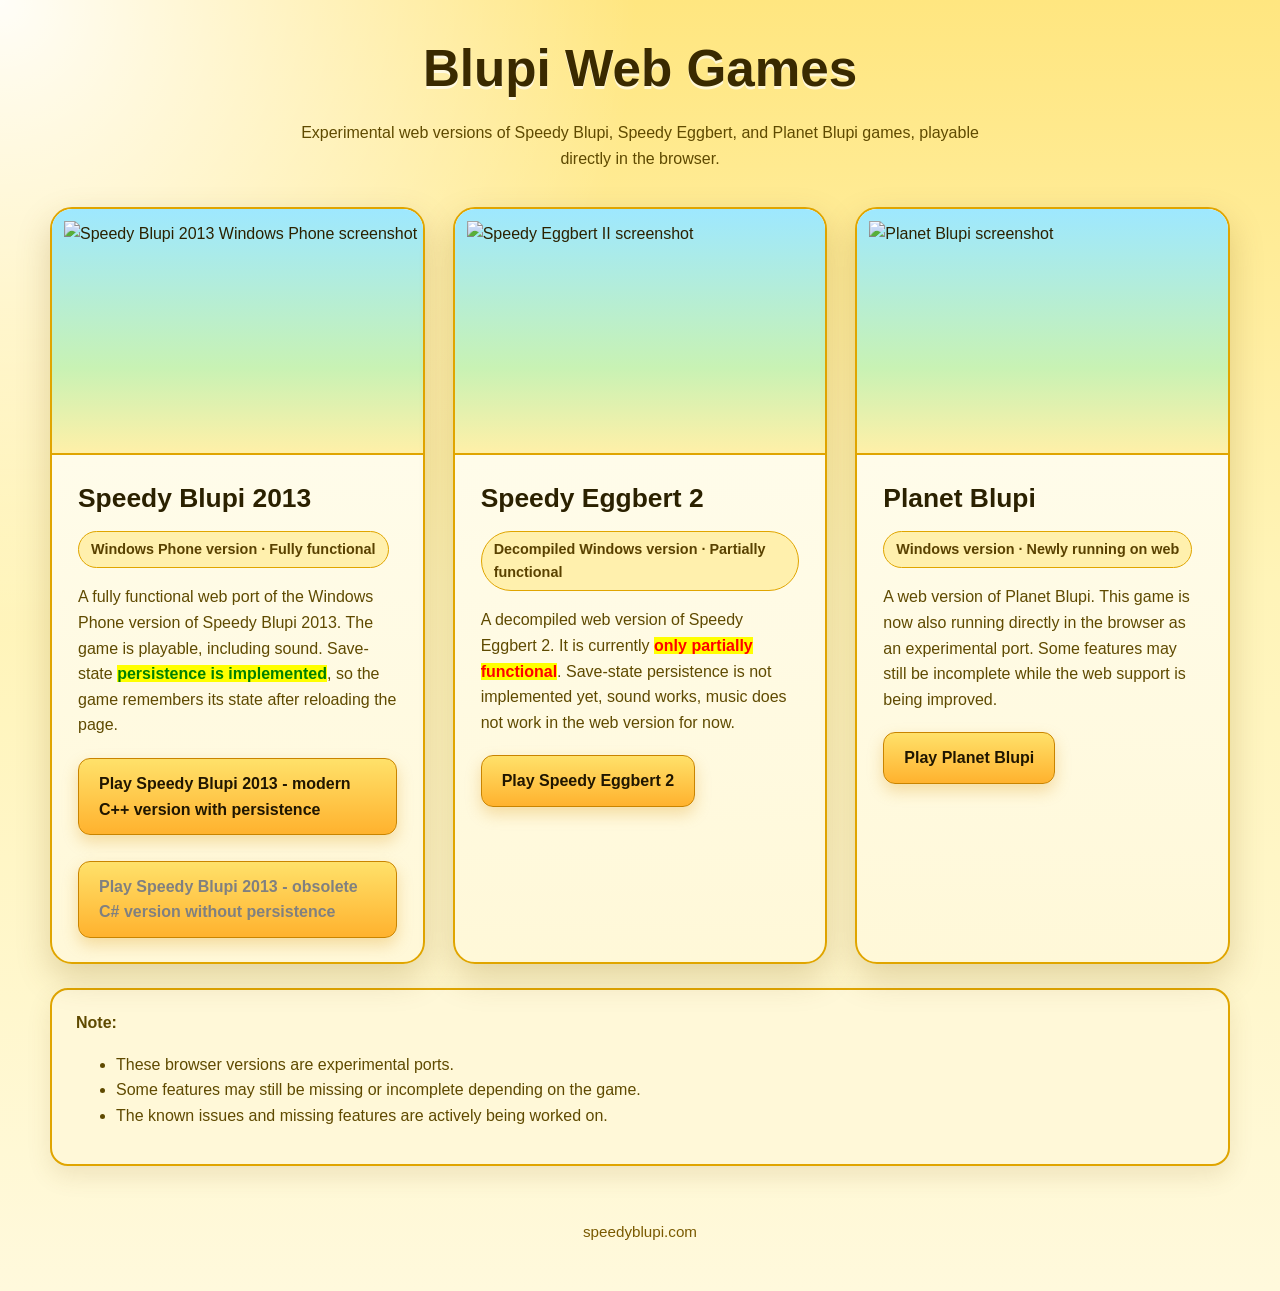
==== index.html @ b7df39c2 "Added Planet Blupi" ====
<!DOCTYPE html>
<html lang="en">
<head>
    <meta charset="UTF-8">
    <meta name="viewport" content="width=device-width, initial-scale=1.0">
    <title>Blupi Web Games</title>
<style>
:root {
    --bg: #fff4b8;
    --bg-deep: #f6c43b;
    --panel: #fff8d8;
    --panel-strong: #ffe27a;
    --yellow: #ffbf2f;
    --yellow-dark: #d89000;
    --text: #2b2100;
    --muted: #5f4a00;
    --border: #e0a500;
    --blue: #2f80ed;
}

body {
    margin: 0;
    font-family: Arial, Helvetica, sans-serif;
    background:
        radial-gradient(circle at top left, rgba(255, 255, 255, 0.95), transparent 35%),
        linear-gradient(180deg, #ffe680 0%, var(--bg) 45%, #fff9dc 100%);
    color: var(--text);
    line-height: 1.6;
}

header {
    text-align: center;
    padding: 28px 20px 18px;
}

header h1 {
    margin: 0;
    font-size: clamp(2rem, 5vw, 3.2rem);
    color: #3a2a00;
    text-shadow: 0 3px 0 rgba(255, 255, 255, 0.65);
}

header p {
    max-width: 720px;
    margin: 10px auto 0;
    color: var(--muted);
    font-size: 1rem;
}

main {
    max-width: 1180px;
    margin: 0 auto;
    padding: 10px 20px 20px;
}

.games {
    display: grid;
    grid-template-columns: repeat(auto-fit, minmax(340px, 1fr));
    gap: 28px;
    margin-top: 8px;
}

.game-card {
    overflow: hidden;
    background: linear-gradient(180deg, #fffef3, #fff8d8);
    border: 2px solid var(--border);
    border-radius: 22px;
    box-shadow: 0 14px 34px rgba(120, 80, 0, 0.22);
}

.game-card img {
    width: 100%;
    height: 220px;
    object-fit: contain;
    display: block;
    background:
        linear-gradient(180deg, #9ee8ff 0%, #c8f2b4 65%, #fff0a8 100%);
    border-bottom: 2px solid var(--border);
    padding: 12px;
}

.game-content {
    padding: 22px 26px 24px;
}

.game-content h2 {
    margin: 0 0 12px;
    font-size: 1.65rem;
    color: #2b2100;
}

.status {
    display: inline-block;
    margin-bottom: 16px;
    padding: 6px 12px;
    border-radius: 999px;
    background: #fff0ad;
    color: #5a4200;
    border: 1px solid #e0a500;
    font-size: 0.9rem;
    font-weight: bold;
}

.game-content p {
    margin: 0 0 20px;
    color: var(--muted);
}

.button {
    display: inline-block;
    padding: 12px 20px;
    border-radius: 12px;
    background: linear-gradient(180deg, #ffe16a, #ffb22e);
    color: #201600;
    text-decoration: none;
    font-weight: bold;
    border: 1px solid #c98400;
    box-shadow: 0 7px 16px rgba(216, 144, 0, 0.28);
}

.button:hover {
    transform: translateY(-1px);
    filter: brightness(1.04);
}

.notes {
    margin-top: 24px;
    padding: 20px 24px;
    background: #fff8d8;
    border: 2px solid var(--border);
    border-radius: 18px;
    color: var(--muted);
    box-shadow: 0 10px 24px rgba(120, 80, 0, 0.12);
}

footer {
    text-align: center;
    padding: 34px 20px 46px;
    color: #7a5a00;
    font-size: 0.95rem;
}
</style>
</head>
<body>
<header>
    <h1>Blupi Web Games</h1>
    <p>
        Experimental web versions of Speedy Blupi, Speedy Eggbert, and Planet Blupi games,
        playable directly in the browser.
    </p>
</header>

<main>
    <section class="games">
        <article class="game-card">
            <img
                src="https://drive.openeggbert.com/Blupi/Games/Speedy_Blupi_(Windows_Phone)/screenshots/blupi_windows_phone.png"
                alt="Speedy Blupi 2013 Windows Phone screenshot"
            >

            <div class="game-content">
                <h2>Speedy Blupi 2013</h2>
                <div class="status">Windows Phone version · Fully functional</div>

                <p>
                    A fully functional web port of the Windows Phone version of
                    Speedy Blupi 2013. The game is playable, including sound.
                    Save-state <span style="color:green; background:yellow;font-weight:bold">persistence is implemented</span>,
                    so the game remembers its state after reloading the page.
                </p>

                <a class="button" href="/SpeedyBlupi2013/" target="_blank">Play Speedy Blupi 2013 - modern C++ version with persistence</a>
                <br><br>
                <a class="button" style="color:grey;" href="/SpeedyBlupi2013CSharp/" target="_blank">Play Speedy Blupi 2013 - obsolete C# version without persistence</a>
            </div>
        </article>

        <article class="game-card">
            <img
                src="https://drive.openeggbert.com/Home/Speedy_blupi_screenshot.png"
                alt="Speedy Eggbert II screenshot"
            >

            <div class="game-content">
                <h2>Speedy Eggbert 2</h2>
                <div class="status">Decompiled Windows version · Partially functional</div>

                <p>
                    A decompiled web version of Speedy Eggbert 2. It is currently
                    <span style="color:red; background:yellow;font-weight:bold">only partially functional</span>.
                    Save-state persistence is not implemented yet, sound works, music does not work in the web version
                    for now.
                </p>

                <a class="button" href="/SpeedyEggbert2/" target="_blank">Play Speedy Eggbert 2</a>
            </div>
        </article>

        <article class="game-card">
            <img
                src="https://drive.openeggbert.com/Blupi/Games/503c7b5e-57c0-4734-8c1c-aefec6a86346.jpg"
                alt="Planet Blupi screenshot"
            >

            <div class="game-content">
                <h2>Planet Blupi</h2>
                <div class="status">Windows version · Newly running on web</div>

                <p>
                    A web version of Planet Blupi. This game is now also running directly
                    in the browser as an experimental port. Some features may still be
                    incomplete while the web support is being improved.
                </p>

                <a class="button" href="/PlanetBlupi/" target="_blank">Play Planet Blupi</a>
            </div>
        </article>
    </section>

    <section class="notes">
        <strong>Note:</strong>
        <ul>
            <li>These browser versions are experimental ports.</li>
            <li>Some features may still be missing or incomplete depending on the game.</li>
            <li>The known issues and missing features are actively being worked on.</li>
        </ul>
    </section>
</main>

<footer>
    speedyblupi.com
</footer>
</body>
</html>
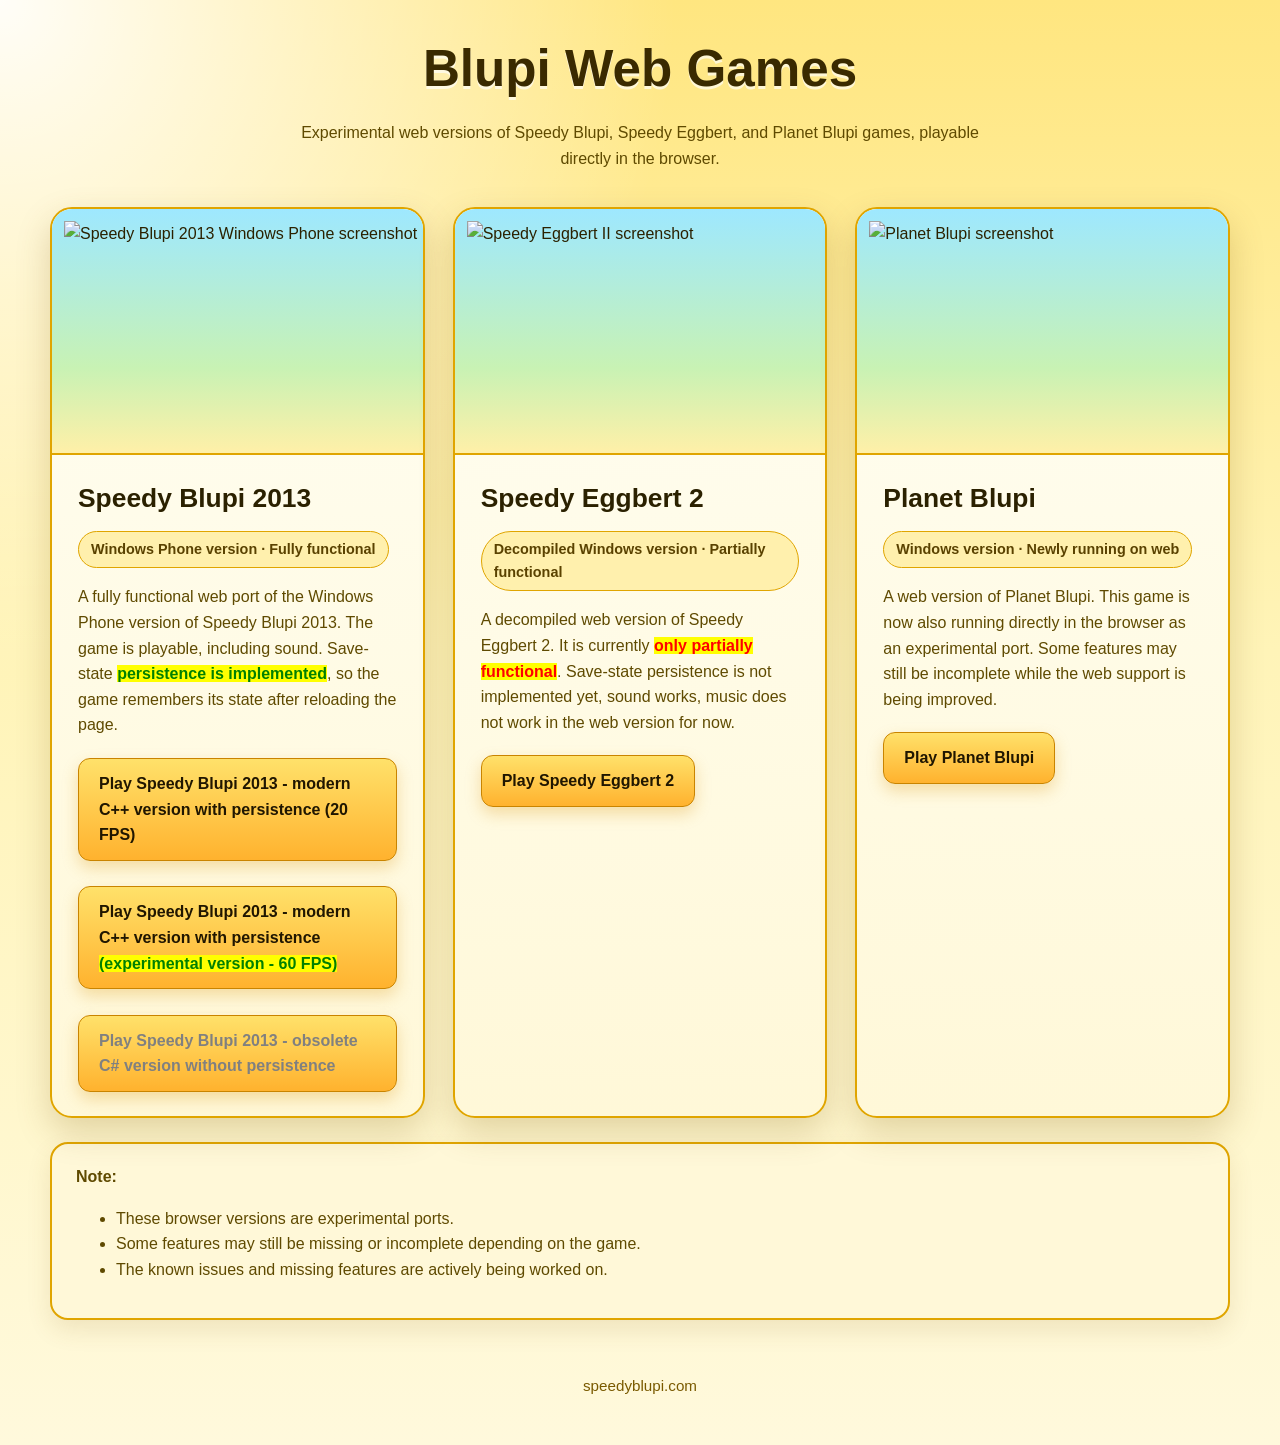
==== commit ad0333dd: "Added experimental 60 FPS version" ====
--- a/index.html
+++ b/index.html
@@ -169,7 +169,10 @@
                     so the game remembers its state after reloading the page.
                 </p>
 
-                <a class="button" href="/SpeedyBlupi2013/" target="_blank">Play Speedy Blupi 2013 - modern C++ version with persistence</a>
+                <a class="button" href="/SpeedyBlupi2013/" target="_blank">Play Speedy Blupi 2013 - modern C++ version with persistence (20 FPS)</a>
+                <br><br>
+                <a class="button" href="/SpeedyBlupi201360FPS/" target="_blank">Play Speedy Blupi 2013 - modern C++ version with persistence <span style="color:green; background:yellow;font-weight:bold">(experimental version - 60 FPS)</span></a>
+                
                 <br><br>
                 <a class="button" style="color:grey;" href="/SpeedyBlupi2013CSharp/" target="_blank">Play Speedy Blupi 2013 - obsolete C# version without persistence</a>
             </div>
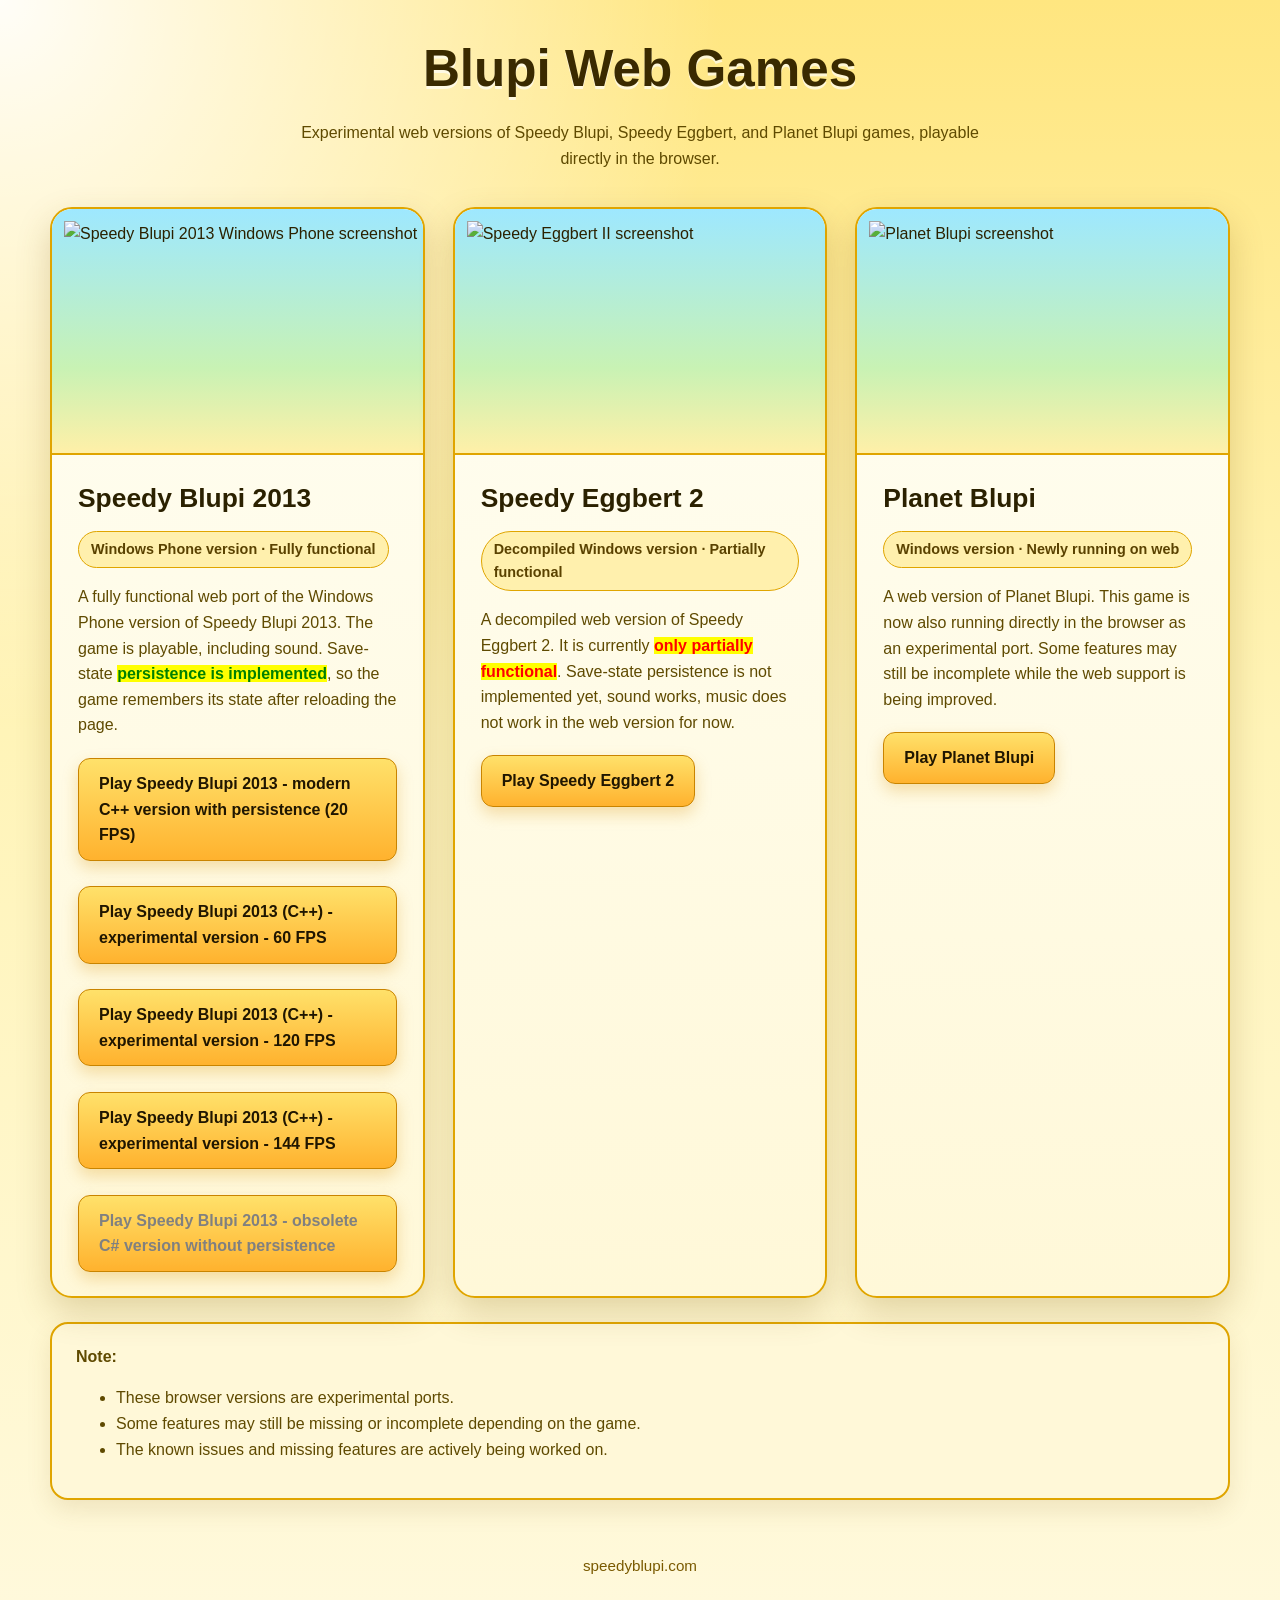
==== commit 994a9dda: "Experimental version of Speedy Blupi 2013 were added - 60 FPS, 120 FPS and 144 FPS" ====
--- a/index.html
+++ b/index.html
@@ -170,8 +170,15 @@
                 </p>
 
                 <a class="button" href="/SpeedyBlupi2013/" target="_blank">Play Speedy Blupi 2013 - modern C++ version with persistence (20 FPS)</a>
-                <br><br>
-                <a class="button" href="/SpeedyBlupi201360FPS/" target="_blank">Play Speedy Blupi 2013 - modern C++ version with persistence <span style="color:green; background:yellow;font-weight:bold">(experimental version - 60 FPS)</span></a>
+                
+                <br><br>
+                <a class="button" href="/SpeedyBlupi201360FPS/" target="_blank">Play Speedy Blupi 2013 (C++) - experimental version - 60 FPS</span></a>
+                
+                <br><br>
+                <a class="button" href="/SpeedyBlupi2013120FPS/" target="_blank">Play Speedy Blupi 2013 (C++) - experimental version - 120 FPS</span></a>
+                
+                <br><br>
+                <a class="button" href="/SpeedyBlupi2013144FPS/" target="_blank">Play Speedy Blupi 2013 (C++) - experimental version - 144 FPS</span></a>
                 
                 <br><br>
                 <a class="button" style="color:grey;" href="/SpeedyBlupi2013CSharp/" target="_blank">Play Speedy Blupi 2013 - obsolete C# version without persistence</a>
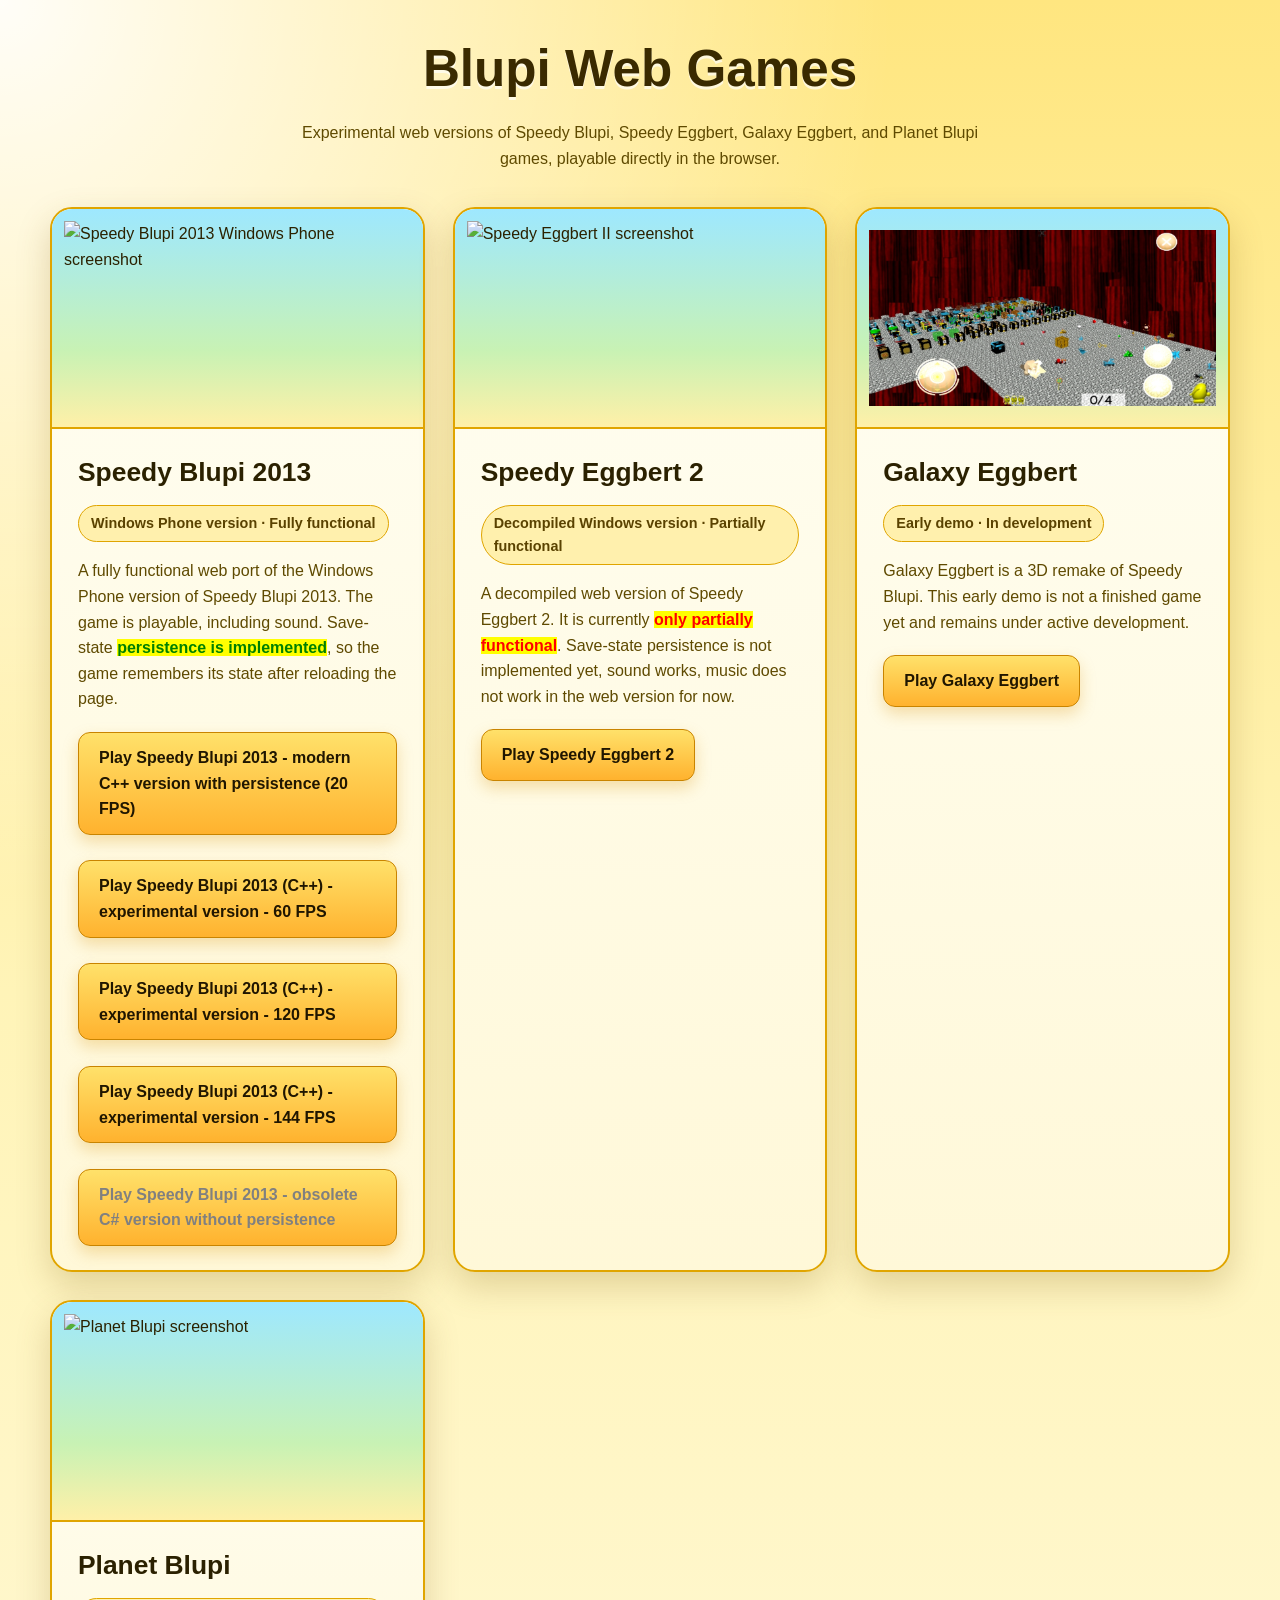
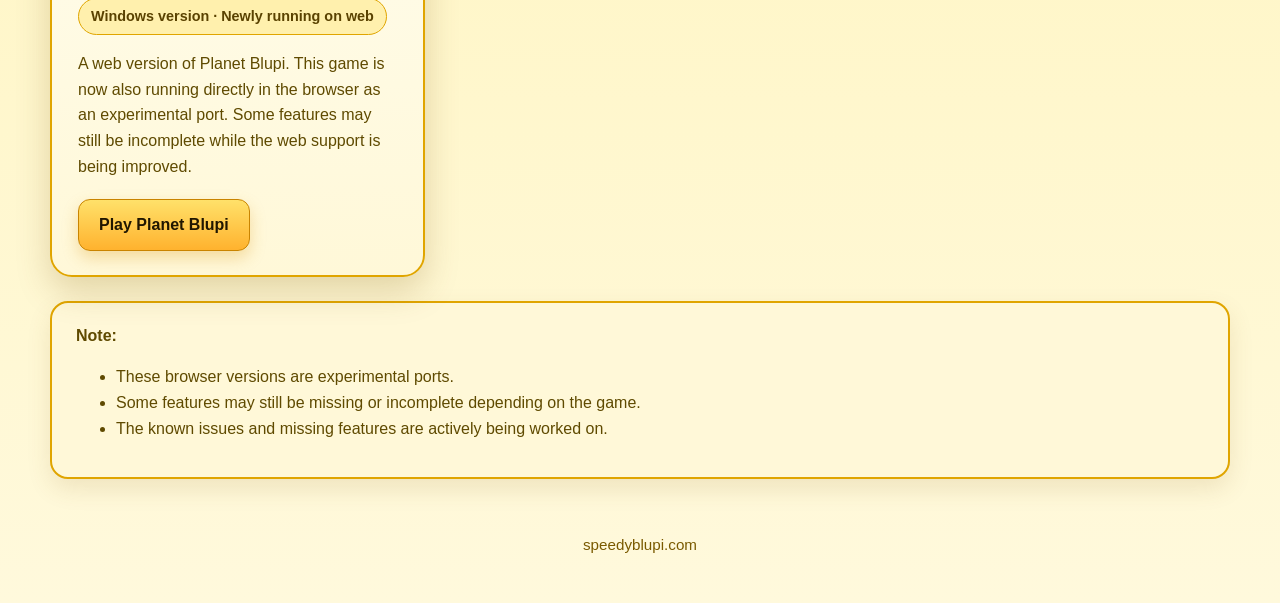
==== commit f9c55554: "Galaxy Eggbert was added" ====
--- a/index.html
+++ b/index.html
@@ -69,6 +69,7 @@
 }
 
 .game-card img {
+    box-sizing: border-box;
     width: 100%;
     height: 220px;
     object-fit: contain;
@@ -145,8 +146,8 @@
 <header>
     <h1>Blupi Web Games</h1>
     <p>
-        Experimental web versions of Speedy Blupi, Speedy Eggbert, and Planet Blupi games,
-        playable directly in the browser.
+        Experimental web versions of Speedy Blupi, Speedy Eggbert, Galaxy Eggbert,
+        and Planet Blupi games, playable directly in the browser.
     </p>
 </header>
 
@@ -203,6 +204,25 @@
                 </p>
 
                 <a class="button" href="/SpeedyEggbert2/" target="_blank">Play Speedy Eggbert 2</a>
+            </div>
+        </article>
+
+        <article class="game-card">
+            <img
+                src="galaxy_eggbert.jpg"
+                alt="Galaxy Eggbert screenshot"
+            >
+
+            <div class="game-content">
+                <h2>Galaxy Eggbert</h2>
+                <div class="status">Early demo · In development</div>
+
+                <p>
+                    Galaxy Eggbert is a 3D remake of Speedy Blupi. This early demo
+                    is not a finished game yet and remains under active development.
+                </p>
+
+                <a class="button" href="/GalaxyEggbert/" target="_blank">Play Galaxy Eggbert</a>
             </div>
         </article>
 
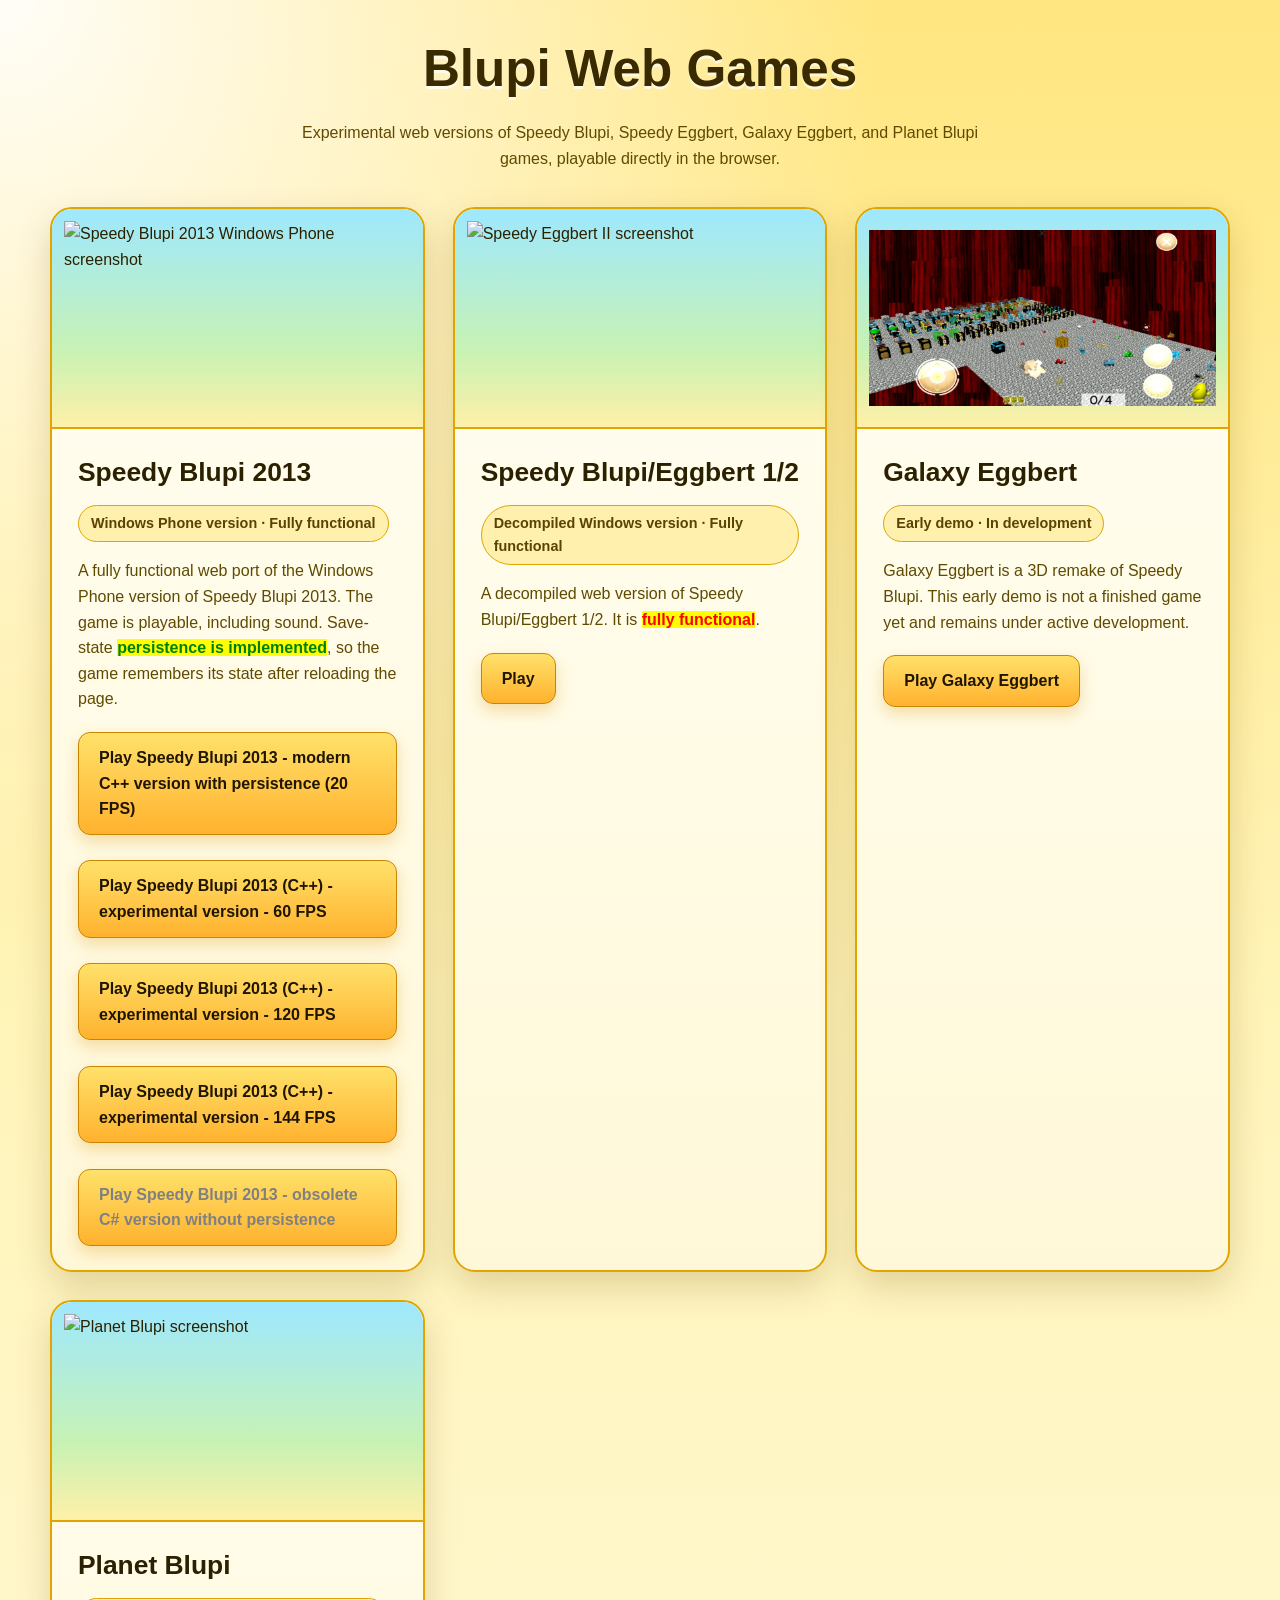
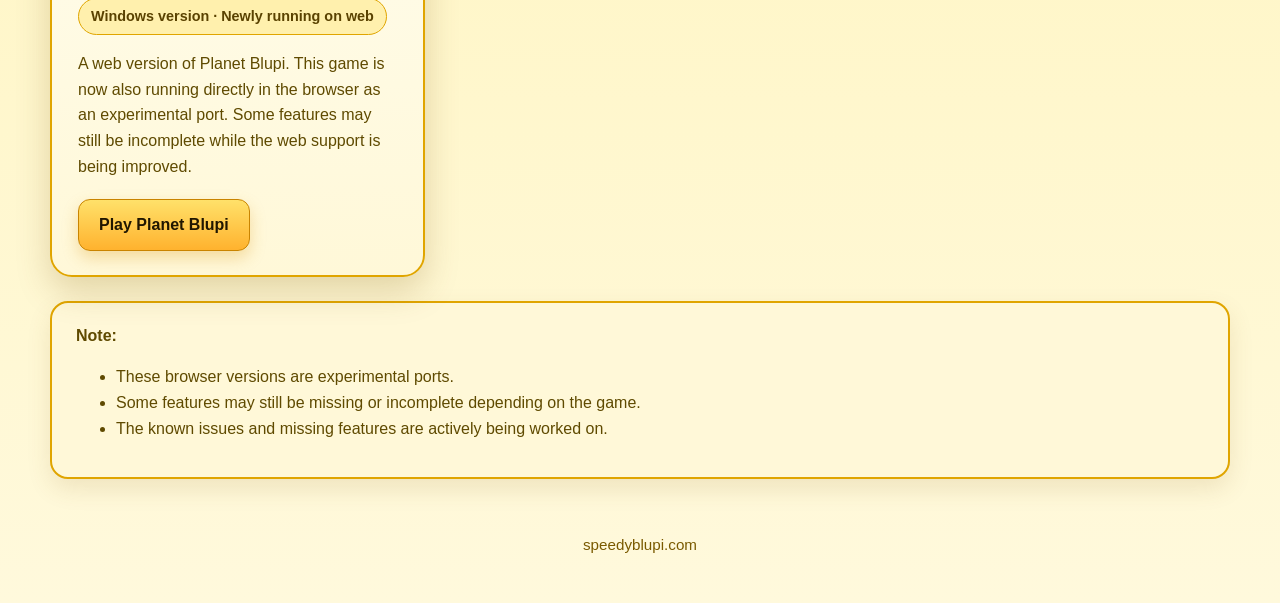
==== commit aa77ce69: "Add SpeedyBlupiEggbert12" ====
--- a/index.html
+++ b/index.html
@@ -193,17 +193,16 @@
             >
 
             <div class="game-content">
-                <h2>Speedy Eggbert 2</h2>
-                <div class="status">Decompiled Windows version · Partially functional</div>
-
-                <p>
-                    A decompiled web version of Speedy Eggbert 2. It is currently
-                    <span style="color:red; background:yellow;font-weight:bold">only partially functional</span>.
-                    Save-state persistence is not implemented yet, sound works, music does not work in the web version
-                    for now.
-                </p>
-
-                <a class="button" href="/SpeedyEggbert2/" target="_blank">Play Speedy Eggbert 2</a>
+                <h2>Speedy Blupi/Eggbert 1/2</h2>
+                
+                <div class="status">Decompiled Windows version · Fully functional</div>
+
+                <p>
+                    A decompiled web version of Speedy Blupi/Eggbert 1/2. It is 
+                    <span style="color:red; background:yellow;font-weight:bold">fully functional</span>.
+                </p>
+
+                <a class="button" href="/SpeedyBlupiEggbert12/" target="_blank">Play</a>
             </div>
         </article>
 
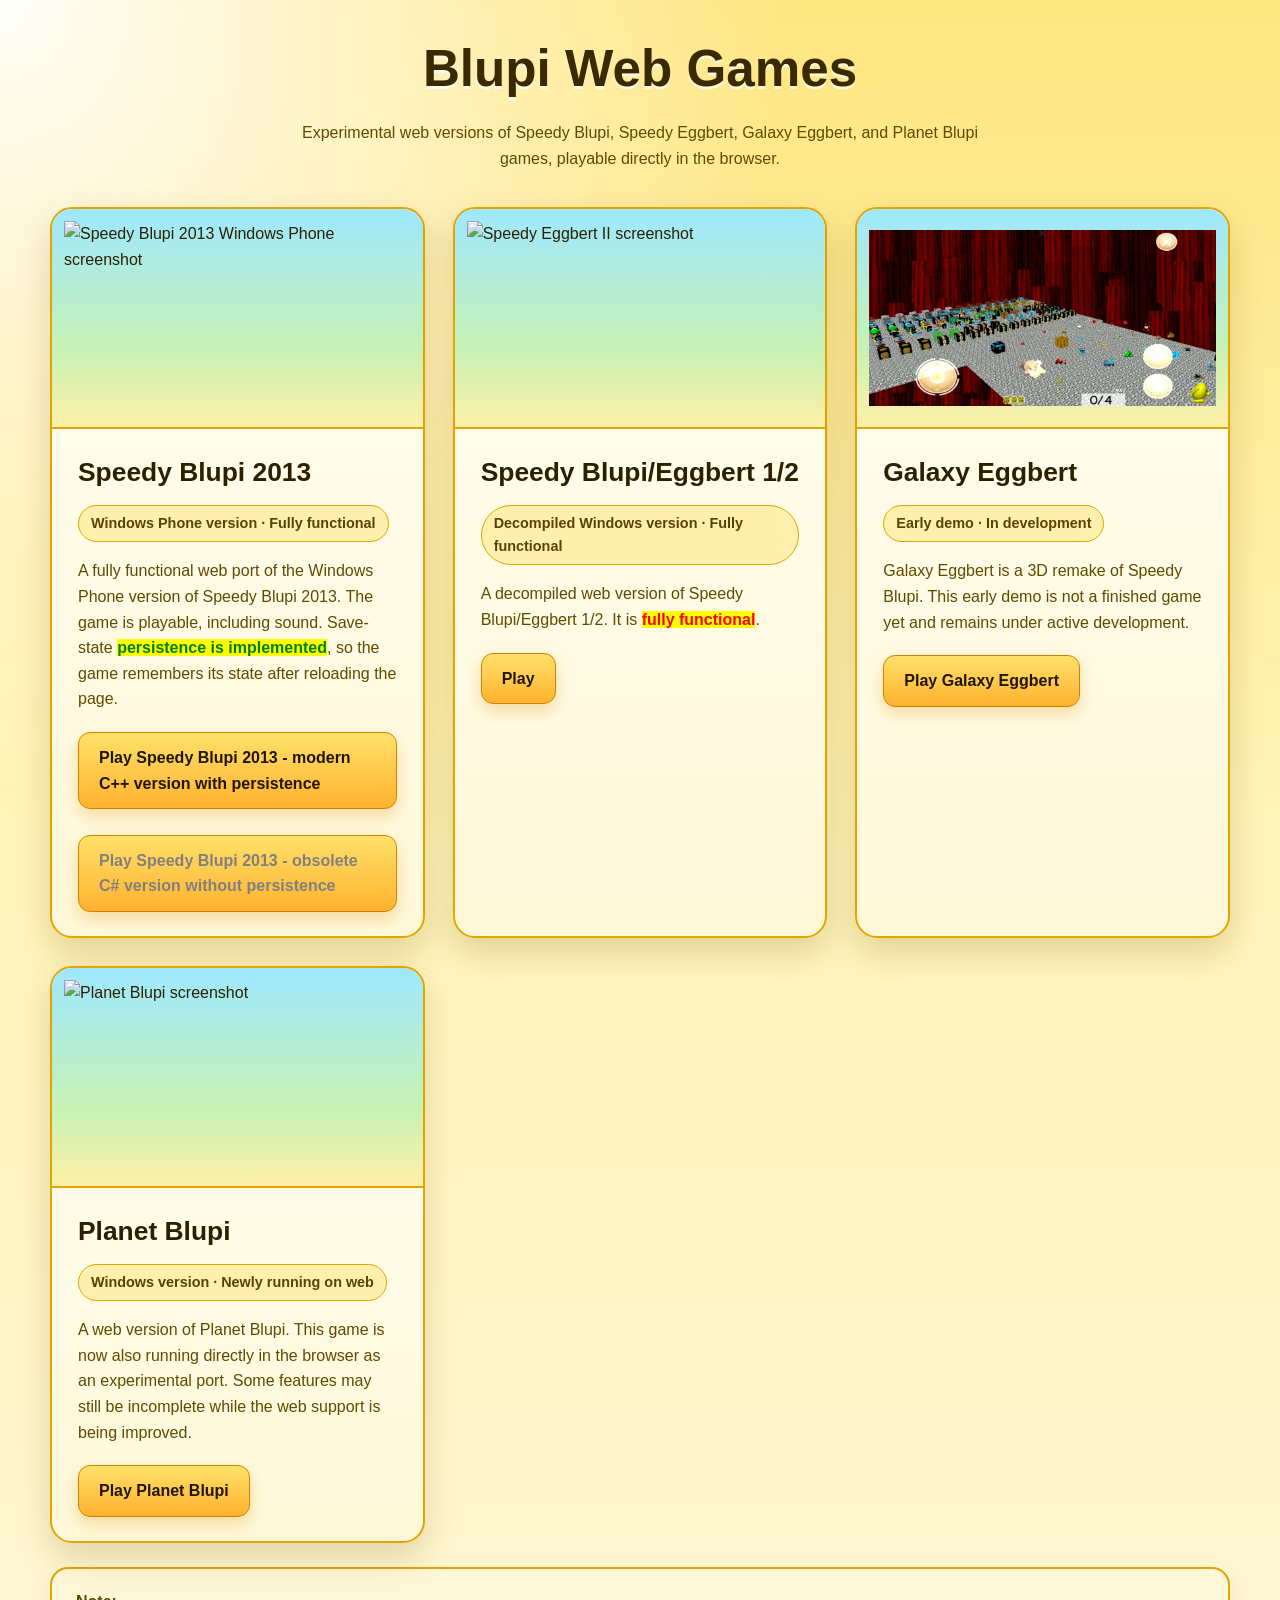
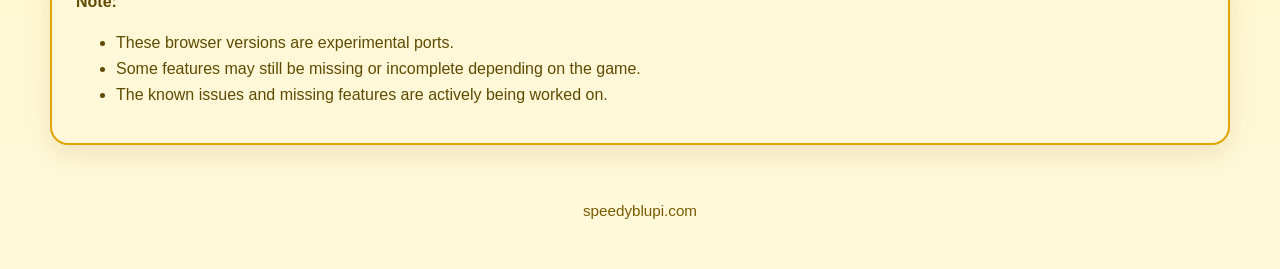
==== commit 8004e55c: "Obsolete files were removed" ====
--- a/index.html
+++ b/index.html
@@ -170,17 +170,8 @@
                     so the game remembers its state after reloading the page.
                 </p>
 
-                <a class="button" href="/SpeedyBlupi2013/" target="_blank">Play Speedy Blupi 2013 - modern C++ version with persistence (20 FPS)</a>
-                
-                <br><br>
-                <a class="button" href="/SpeedyBlupi201360FPS/" target="_blank">Play Speedy Blupi 2013 (C++) - experimental version - 60 FPS</span></a>
-                
-                <br><br>
-                <a class="button" href="/SpeedyBlupi2013120FPS/" target="_blank">Play Speedy Blupi 2013 (C++) - experimental version - 120 FPS</span></a>
-                
-                <br><br>
-                <a class="button" href="/SpeedyBlupi2013144FPS/" target="_blank">Play Speedy Blupi 2013 (C++) - experimental version - 144 FPS</span></a>
-                
+                <a class="button" href="/SpeedyBlupi2013/" target="_blank">Play Speedy Blupi 2013 - modern C++ version with persistence</a>
+                                
                 <br><br>
                 <a class="button" style="color:grey;" href="/SpeedyBlupi2013CSharp/" target="_blank">Play Speedy Blupi 2013 - obsolete C# version without persistence</a>
             </div>
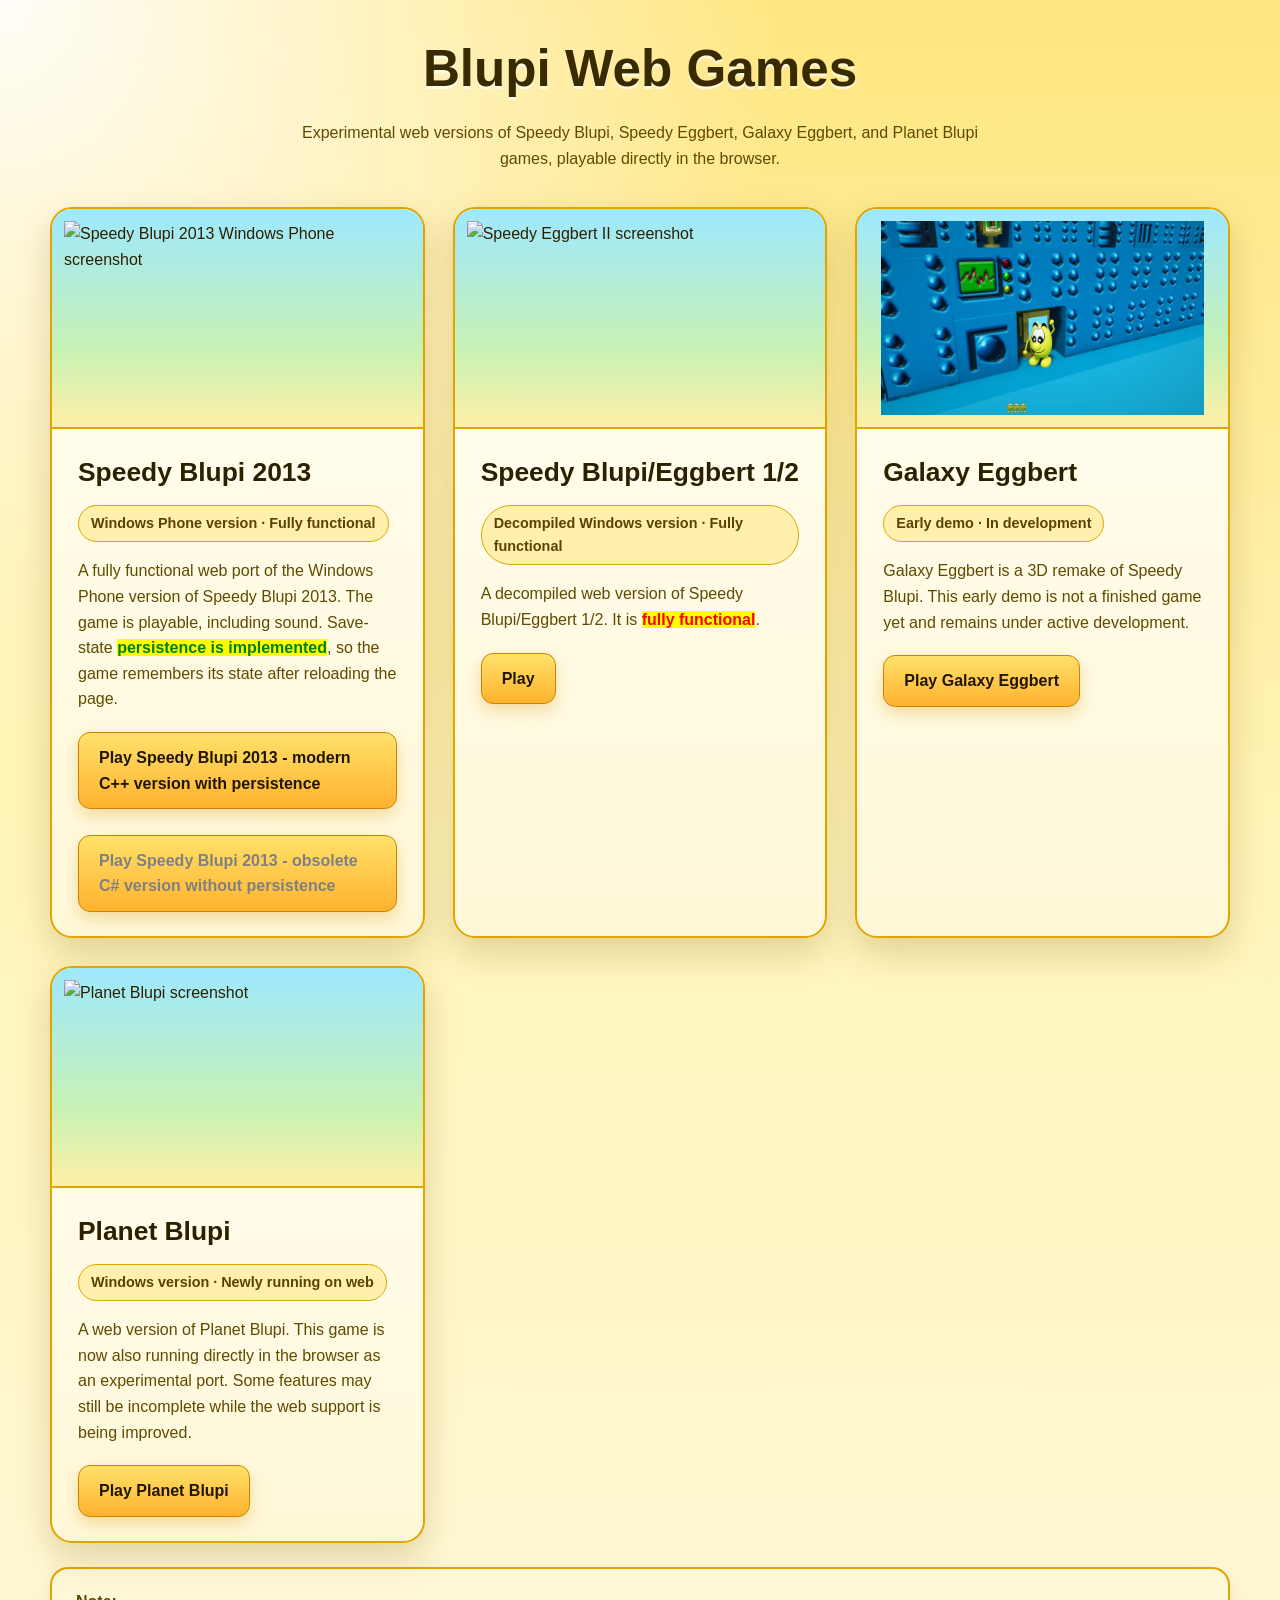
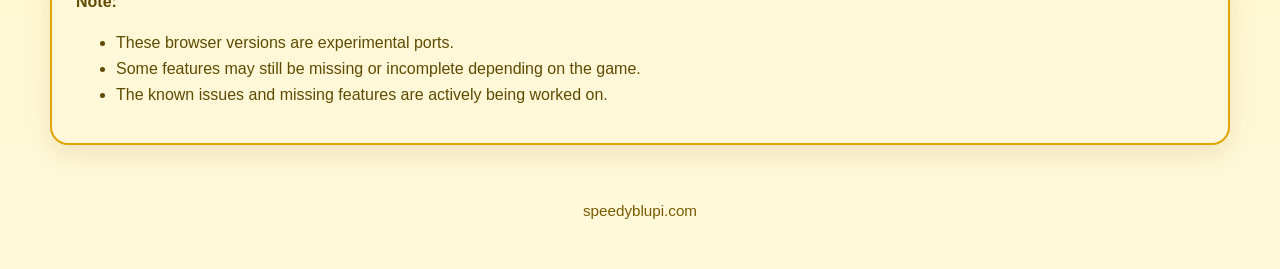
==== commit 93b6374e: "Refresh Galaxy Eggbert screenshot from the main hub" ====
--- a/index.html
+++ b/index.html
@@ -199,8 +199,8 @@
 
         <article class="game-card">
             <img
-                src="galaxy_eggbert.jpg"
-                alt="Galaxy Eggbert screenshot"
+                src="galaxy_eggbert.webp"
+                alt="Galaxy Eggbert waving in the blue main hub"
             >
 
             <div class="game-content">
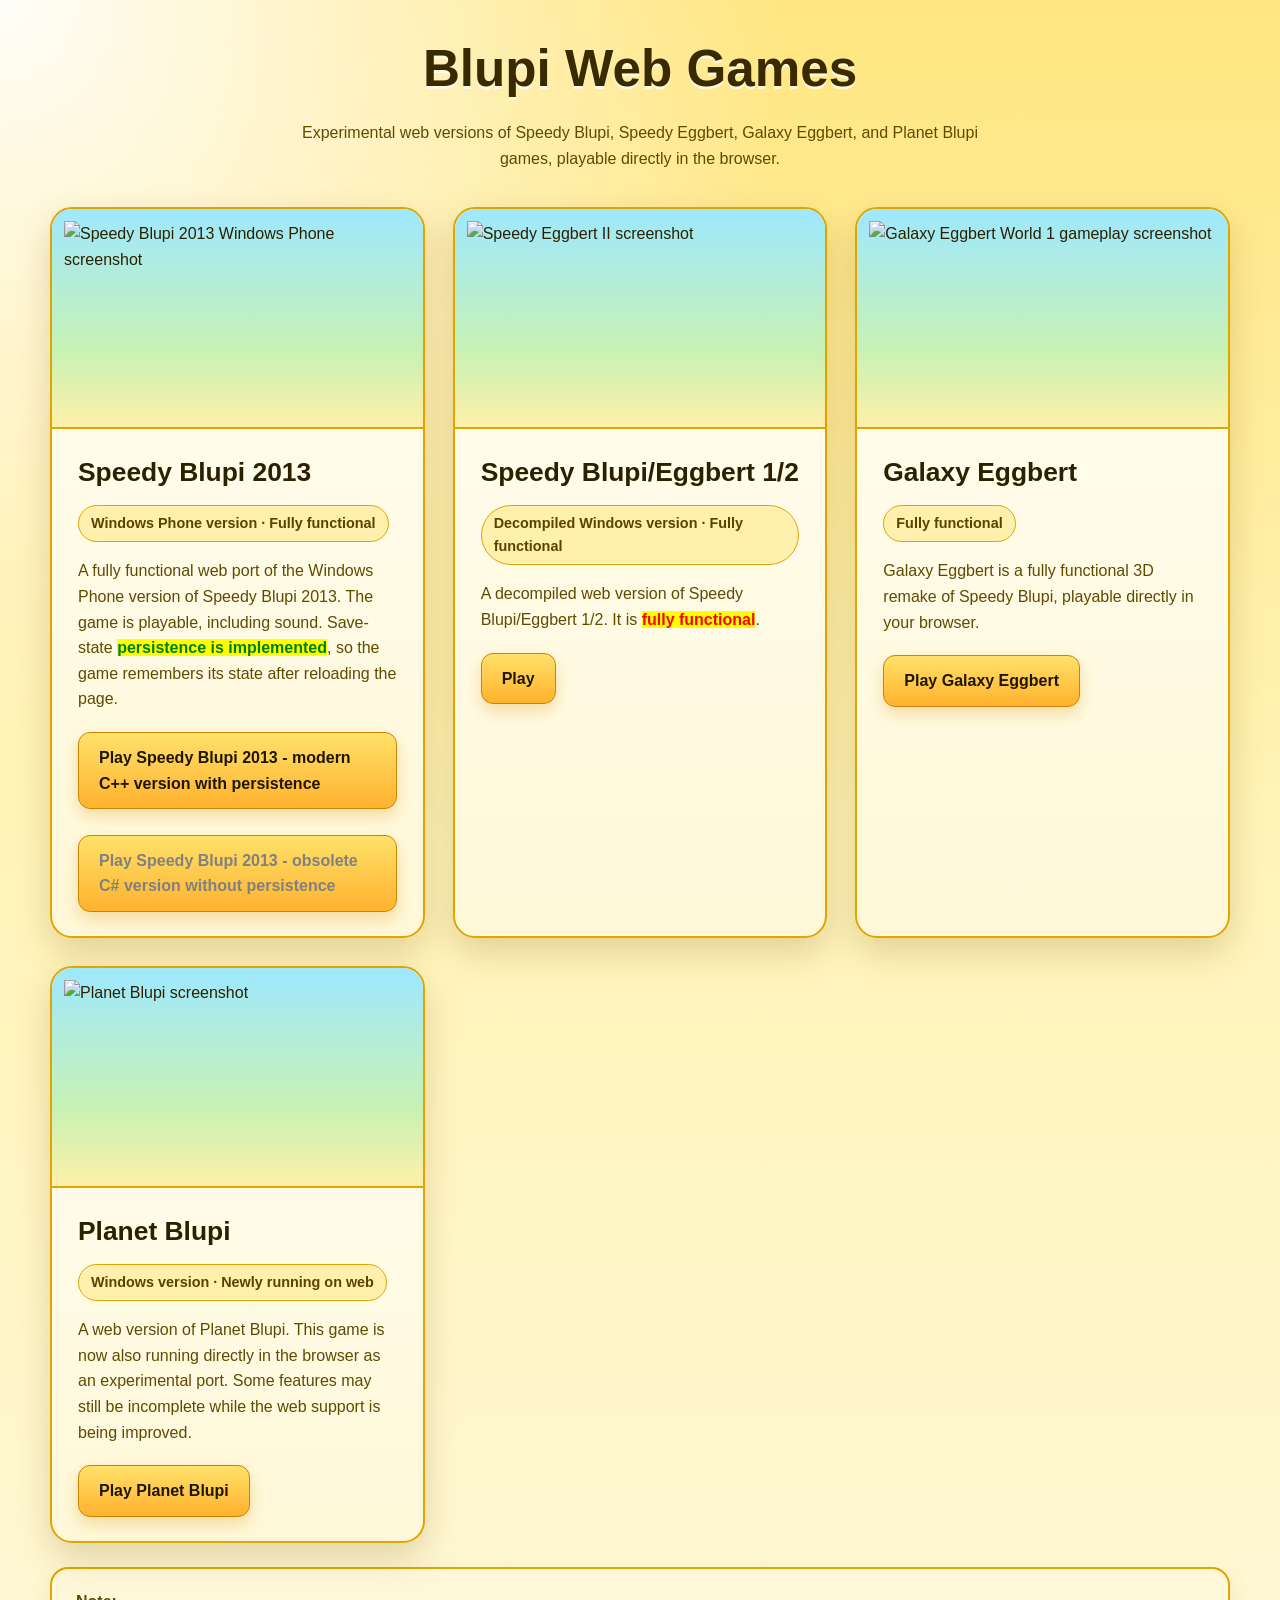
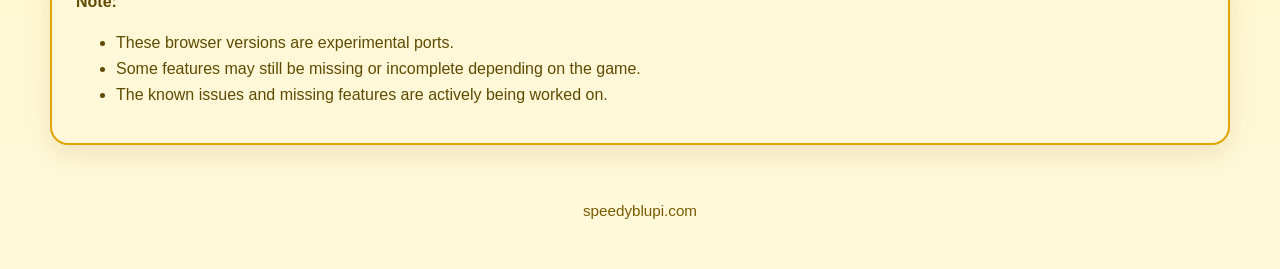
==== commit e890e191: "Update Galaxy Eggbert screenshot and playable status" ====
--- a/index.html
+++ b/index.html
@@ -199,17 +199,17 @@
 
         <article class="game-card">
             <img
-                src="galaxy_eggbert.webp"
-                alt="Galaxy Eggbert waving in the blue main hub"
+                src="https://galaxyeggbert.com/assets/shots/thumb/w01.webp"
+                alt="Galaxy Eggbert World 1 gameplay screenshot"
             >
 
             <div class="game-content">
                 <h2>Galaxy Eggbert</h2>
-                <div class="status">Early demo · In development</div>
-
-                <p>
-                    Galaxy Eggbert is a 3D remake of Speedy Blupi. This early demo
-                    is not a finished game yet and remains under active development.
+                <div class="status">Fully functional</div>
+
+                <p>
+                    Galaxy Eggbert is a fully functional 3D remake of Speedy Blupi,
+                    playable directly in your browser.
                 </p>
 
                 <a class="button" href="/GalaxyEggbert/" target="_blank">Play Galaxy Eggbert</a>
